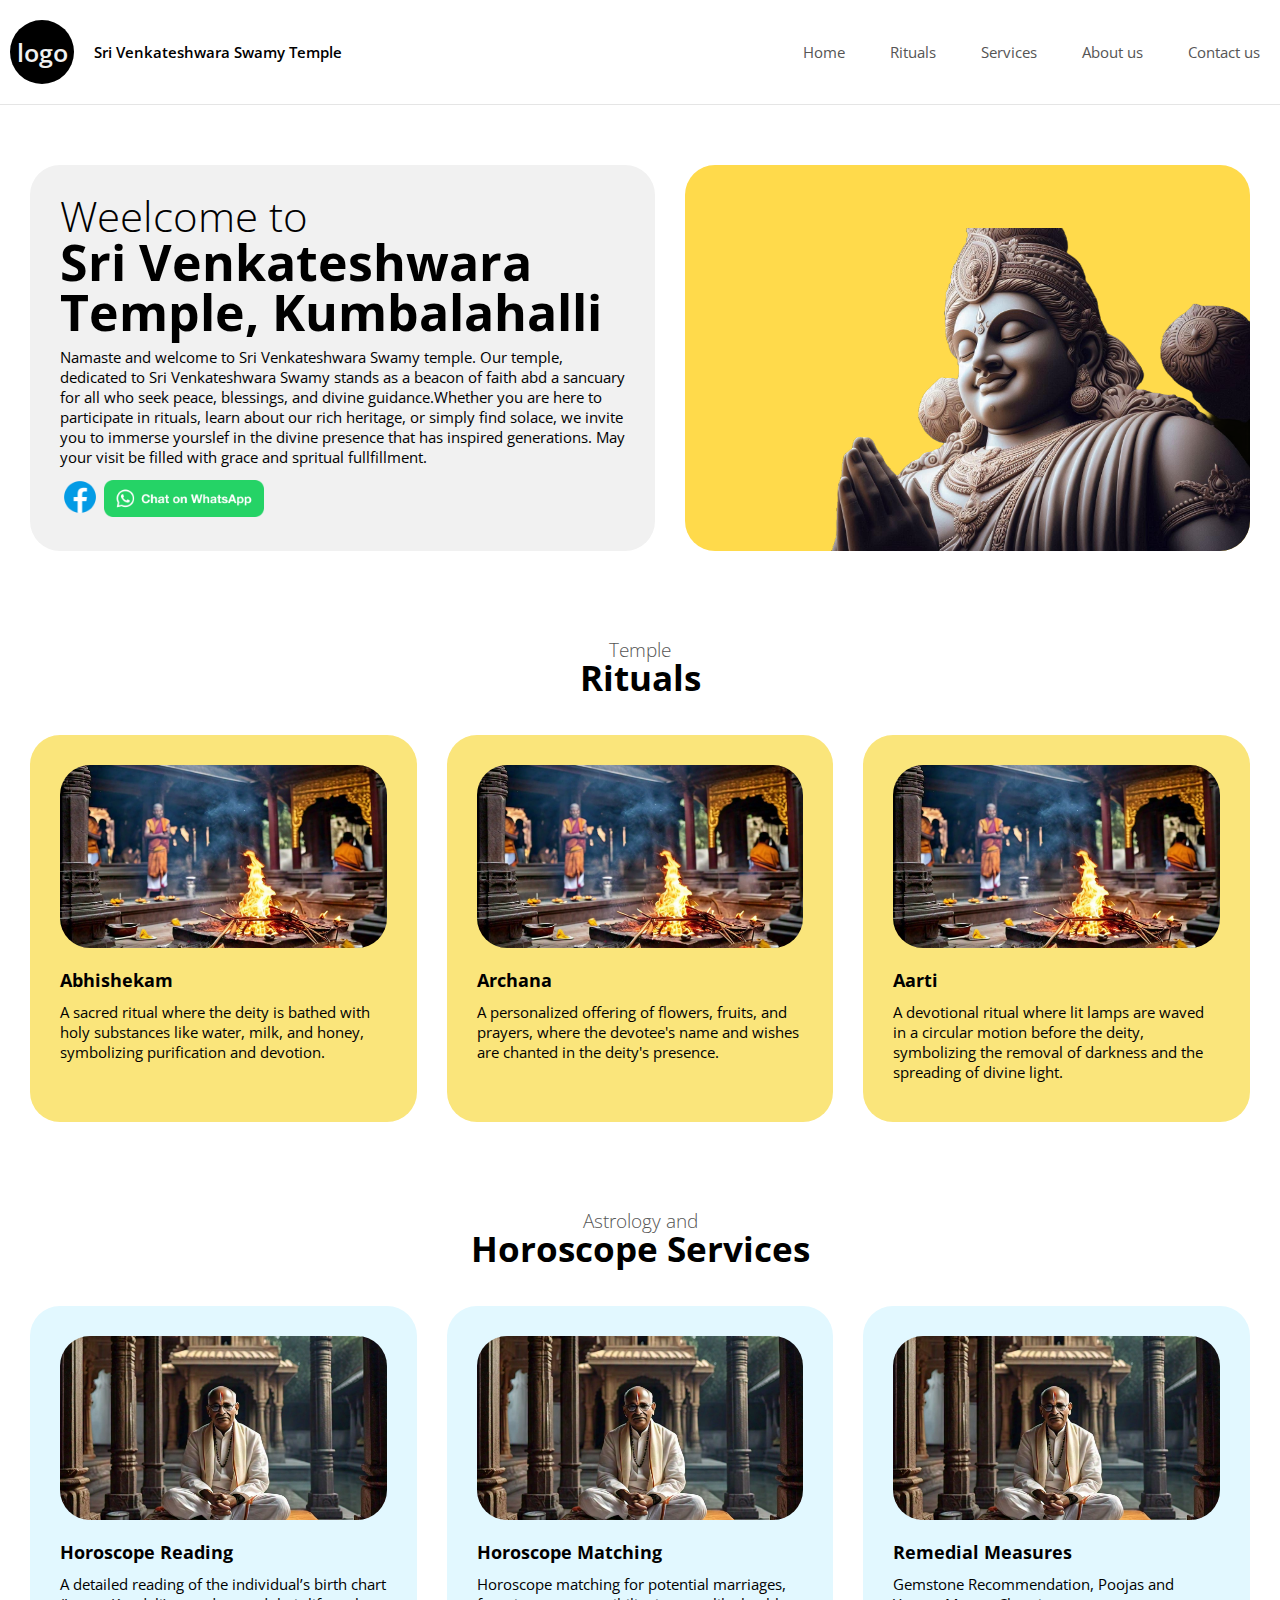
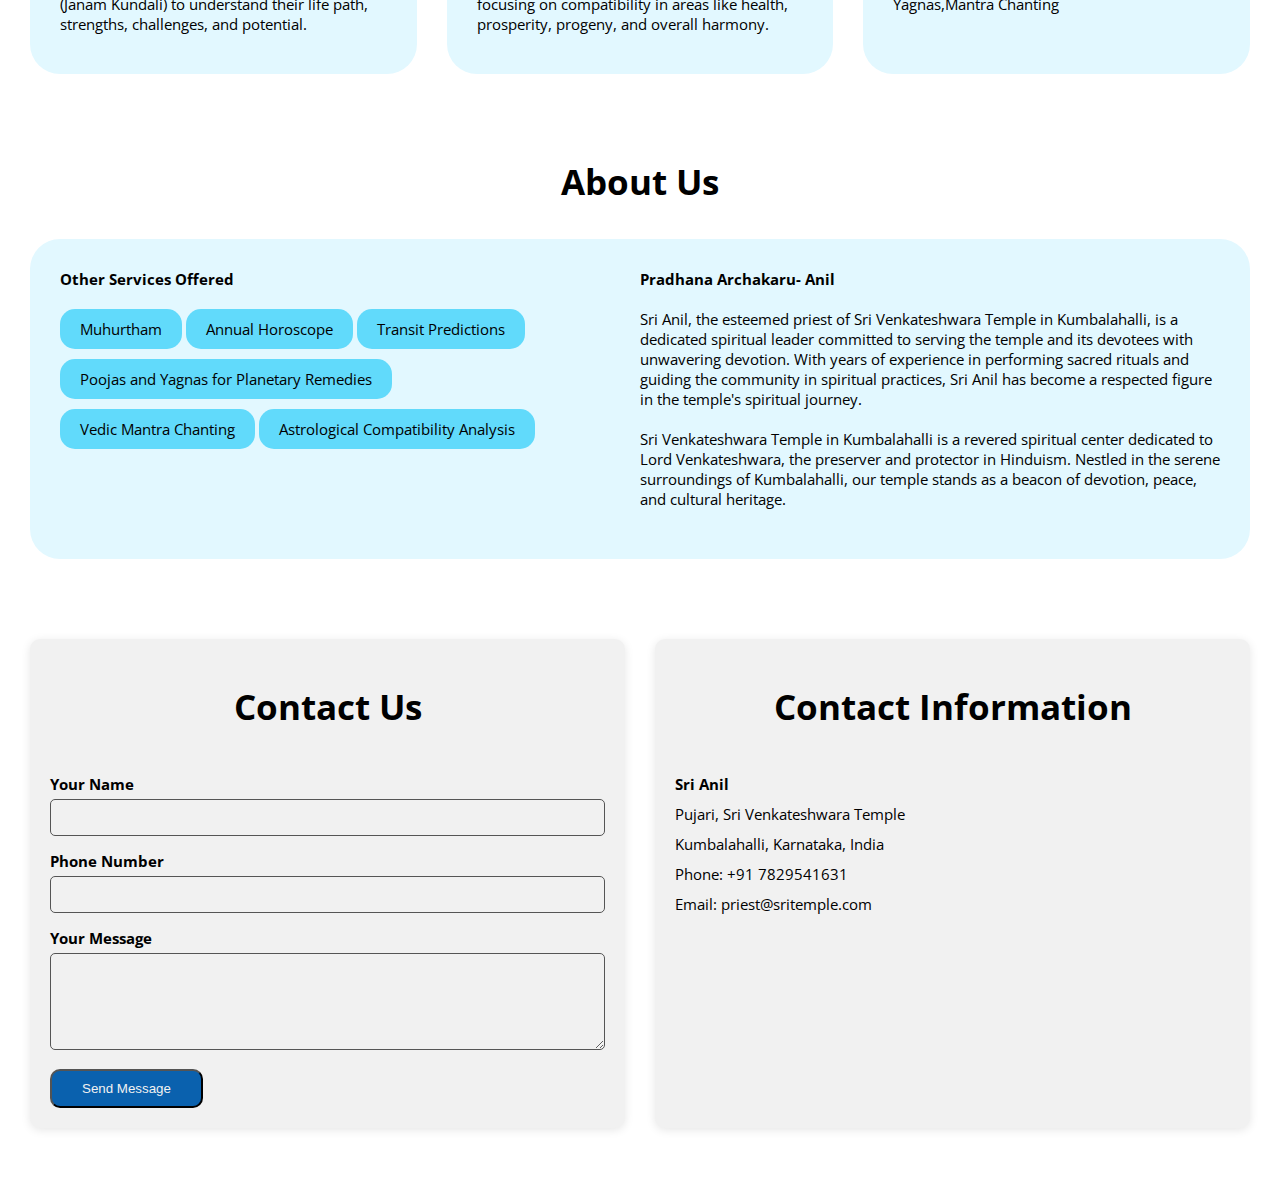
==== index.html @ 9df87c38 "Final Changes made" ====
<!DOCTYPE html>
<html lang="en">
<head>
    <meta charset="UTF-8">
    <meta name="viewport" content="width=device-width, initial-scale=1.0">
    <title>Temple Kumalahalli</title>
    <link rel="preconnect" href="https://fonts.googleapis.com">
    <link rel="preconnect" href="https://fonts.gstatic.com" crossorigin>
    <link href="https://fonts.googleapis.com/css2?family=Open+Sans:ital,wght@0,300..800;1,300..800&display=swap" rel="stylesheet">
    <link rel="stylesheet" href="./styles.css">
    <script src="./scripts.js"></script>
    <link rel="icon" type="image/jpg" href="./images/image.png">
</head>
<body>
    <header>
        <a href="#" class="logo-holder">
            <div class="logo">logo</div>
            <div class="logo-text">Sri Venkateshwara Swamy Temple</div>
        </a>
        <nav>
            <ul id="menu">
                <li>
                    <a href="#">Home</a>
                </li>
                <li>
                    <a href="#rituals">Rituals</a>
                </li>
                <li>
                    <a href="#services-offered">Services</a>
                </li>
                <li>
                    <a href="#about">About us</a>
                </li>
                <li>
                    <a href="#contact-us">Contact us</a>
                </li>
            </ul>
            <a href="#" class="mobile-toggle"
            onclick="toggleMobileMenu();">
                <svg class="w-6 h-6 text-gray-800 dark:text-white" aria-hidden="true" xmlns="http://www.w3.org/2000/svg" width="24" height="24" fill="none" viewBox="0 0 24 24">
                    <path stroke="currentColor" stroke-linecap="round" stroke-width="2" d="M5 7h14M5 12h14M5 17h14"/>
                  </svg>
            </a>
        </nav>
    </header>

    
    <main>
        <section class="hero container" id = "home">
            <div class="hero-blue">
                <h1><small>Weelcome to</small>
                    Sri Venkateshwara Temple, Kumbalahalli
                </h1>
                <p>
                    Namaste and welcome to Sri Venkateshwara Swamy
                    temple. Our temple, 
                    dedicated to Sri Venkateshwara Swamy stands as a beacon
                    of faith abd  a sancuary for all who seek peace, blessings,
                    and divine guidance.<span>Whether you are here to participate in 
                    rituals, learn about our rich heritage, or simply find solace,
                    we invite you to immerse yourslef in the divine presence that has 
                    inspired generations. May your visit be filled with grace and 
                    spritual fullfillment.</span> 
                </p>
                <div class="social-links">
                    <a href="https:www.facebook.com" target="_blank" rel="noopener noreferrer">
                        <img src="./images/icons8-facebook-96.png"
                        alt="facebook" width="40px"/>
                    </a>
                    <a href="https://wa.me/917829541631" target="_blank" rel="noopener noreferrer">
                        <img src="./images/WhatsAppButtonGreenLarge.png"
                        alt="whatsapp" width="160px"/>
                    </a>
                </div>
            </div>
            <div class="hero-yellow">
                <img src="./images/venkateshwara_without_bg.png"
                alt="venkateshwara_without_bg" width="100%"/>
            </div>
        </section>
        <section class="temple-rituals container" id="rituals">
            <h2><small>Temple</small>
                Rituals
            </h2>
            <div class="rituals">
                <article>
                    <figure>
                        <div>
                            <img src="./images/temple_rituals.jpg" 
                            alt="Abhishekam 1 -"
                            width="100%"/>
                            <figcaption>
                                Abhishekam
                            </figcaption>
                        </div>
                    </figure>
                    <h3>Abhishekam</h3>
                    <p>A sacred ritual where the deity is bathed with 
                        holy substances like water, milk, and honey, 
                        symbolizing purification and devotion.</p>
                </article>
                <article>
                    <figure>
                        <div>
                            <img src="./images/temple_rituals.jpg" 
                            alt="Archana 2 -"
                            width="100%"/>
                            <figcaption>
                                Archana
                            </figcaption>
                        </div>
                    </figure>
                    <h3>Archana</h3>
                    <p>A personalized offering of flowers, fruits, and prayers, 
                        where the devotee's name and wishes are 
                        chanted in the deity's presence.</p>
                </article>
                <article>
                    <figure>
                        <div>
                            <img src="./images/temple_rituals.jpg" 
                            alt="Aarti 3 -"
                            width="100%"/>
                            <figcaption>
                                Arati
                            </figcaption>
                        </div>
                    </figure>
                    <h3>Aarti</h3>
                    <p>A devotional ritual where lit lamps are waved in a circular motion before the deity, 
                        symbolizing the removal of 
                        darkness and the spreading of divine light.</p>
                </article>
            </div>
        </section>
        <section class="services-offered container" id="services-offered">
            <h2><small>Astrology and</small>
                Horoscope Services
            </h2>
            <div class="Astrology">
                <article>
                    <figure>
                        <div>
                            <img src="./images/priest_astrology.jpg" 
                            alt="Horoscope Reading 1 -"
                            width="100%"/>
                            <figcaption>
                                Horoscope Reading
                            </figcaption>
                        </div>
                    </figure>
                    <h3>Horoscope Reading</h3>
                    <p>A detailed reading of the individual’s birth chart 
                        (Janam Kundali) to understand their 
                        life path, strengths, challenges, and potential.</p>
                </article>
                <article>
                    <figure>
                        <div>
                            <img src="../images/priest_astrology.jpg" 
                            alt="Horoscope Matching 1 -"
                            width="100%"/>
                            <figcaption>
                                Horoscope Matching
                            </figcaption>
                        </div>
                    </figure>
                    <h3>Horoscope Matching</h3>
                    <p>Horoscope matching for potential marriages, 
                        focusing on compatibility in areas
                        like health, prosperity, progeny, and overall harmony.</p>
                </article>
                <article>
                    <figure>
                        <div>
                            <img src="./images/priest_astrology.jpg" 
                            alt="Remedial Measures 1 -"
                            width="100%"/>
                            <figcaption>
                                Remedial Measures
                            </figcaption>
                        </div>
                    </figure>
                    <h3>Remedial Measures</h3>
                    <p>Gemstone Recommendation, Poojas and Yagnas,Mantra Chanting</p>
                </article>
        </section>
        <section class="about-us container" id="about">
            <h2>
                About Us
            </h2>
            <div class="holder-about">
                <div class="left-column">
                    <h4>Other Services Offered</h4>
                    <ul>
                        <li>Muhurtham</li>
                        <li>Annual Horoscope</li>
                        <li>Transit Predictions</li>
                        <li>Poojas and Yagnas for Planetary Remedies</li>
                        <li>Vedic Mantra Chanting</li>
                        <li>Astrological Compatibility Analysis</li>
                    </ul>
                </div>
                <div class="right-column">
                    <h4>Pradhana Archakaru- Anil</h4>
                    <p>
                        Sri Anil, the esteemed priest of Sri Venkateshwara Temple in Kumbalahalli, is a 
                        dedicated spiritual leader committed to 
                        serving the temple and its devotees with 
                        unwavering devotion. With years of experience in 
                        performing sacred rituals and guiding the community in 
                        spiritual practices, Sri Anil has become a 
                        respected figure in the temple's spiritual journey.
                    </p> 
                    <p>
                        Sri Venkateshwara Temple in Kumbalahalli is a revered 
                        spiritual center dedicated to Lord Venkateshwara, the preserver and protector in Hinduism. 
                        Nestled in the serene surroundings of Kumbalahalli, our temple stands as a beacon of devotion, peace, 
                        and cultural heritage.
                    </p>   
                </div>
            </div>  
        </section>
        <section class="contact-us container" id="contact-us">
            <div class="contact-form">
                <h2>Contact Us</h2>
                <form id="contactForm" action="https://formspree.io/f/mldrveae" method="post">
                    <div class="form-group">
                        <label for="name">Your Name</label>
                        <input type="text" id="name" name="name" 
                        pattern="[A-Za-z\s]{2,}" 
                        title="Name should be at least 2 characters long"required>
                    </div>
                    <div class="form-group">
                        <label for="phone">Phone Number</label>
                        <input type="tel" id="phone" name="phone" 
                        pattern="\d{10}" title="Phone number should be 10 digits long" required>
                    </div>
                    <div class="form-group">
                        <label for="message">Your Message</label>
                        <textarea id="message" name="message" rows="5" required></textarea>
                    </div>
                    <button type="submit" class="button">Send Message</button>
                </form>
            </div>
                      
            <div class="contact-info">
                <h2>Contact Information</h2>
                <p><strong>Sri Anil</strong></p>
                <p>Pujari, Sri Venkateshwara Temple</p>
                <p>Kumbalahalli, Karnataka, India</p>
                <p>Phone: +91 7829541631</p>
                <p>Email: priest@sritemple.com</p>
            </div>

            <div id="thankYouModal" style="display:none;">
                <p>Thank you! Your message has been sent successfully.</p>
                <button id="closeModal">Close</button>
            </div> 
        </section>
        <script src="./scripts.js"></script>
    </main>
</body>
</html>
---- styles.css ----
*,*::before, *::after{
    box-sizing: border-box;
    margin: 0;
    padding: 0;
}

:root{
    --base : #555;
    --base-100: #f1f1f1;
    --base-400: #555;
    --base-800: #000;
    --yellow: #ffda4b;
    --yellow-100: #fae57b;
    --yellow-400: #ffda4b;
    --yellow-800: #8b6f00;
    --blue: #0a61ae;
    --blue-100: #e2f8ff;
    --blue-400: #61dafb;
    --blue-800: #0a61ae;
}

body{
    font-family: "Open Sans", sans-serif;
    font-optical-sizing: auto;
    font-style: normal;
    font-size: 15px;
}

a{
    text-decoration: none;
    color: var(--blue);
    &:hover{
        text-decoration: underline;
    }
}


section {
    padding-top: 30px;
    margin-top: -100px;
}

header{
    position: sticky;
    top: 0;
    width: 100%;
    z-index: 1000;
    background-color: white;
    padding-top: 10px;
    padding-bottom: 10px;
    display: flex;
    justify-content: space-between;
    max-width: 1440px;
    margin: auto;
    border-bottom: 1px solid rgba(0,0,0,0.1);

    .logo-holder{
        display: flex;
        padding: 10px;
        align-items: center;
        font-weight: 600;
        color: var(--base-800);

        .logo{
            display: flex;
            align-items: center;
            justify-content: center;
            font-size: 25px;
            background-color: var(--base-800);
            color: var(--base-100);
            height: 64px;
            width: 64px;
            margin-right: 20px;
            border-radius: 50%;
        }
        .logo-text{
            flex: 1;


        }
    }

    nav{
        display: flex;
        align-items: center;
        ul{
            display: flex;
            list-style-type: none;
            gap:5px;
            li {
                display: inline-block;
                a {
                    display: inline-block;
                    padding: 10px 20px;
                    color: var(--base);
                    &:hover{
                        background-color: var(--base-100);
                        border-radius: 10px;
                        text-decoration: none;
                    }

                }
            }
        }
        .mobile-toggle{
            display: none;
            color: var(--base-800);
            padding: 10px;
            @media (max-width:768px){
                display: inline-block;
                position: absolute;
                top: 20px;
                right: 20px;
            }
        }
    }

    @media (max-width: 1024px){
        flex-direction: column;
        align-items: center;
    }

    @media (max-width: 768px){
        flex-direction: column;
        align-items: center;

        nav {
            margin-top: 10px;
            width: 100%;
            ul {
                display: none;
                flex-direction: column;
                text-align: center;
                width: 100%;
                a {
                    width: 100%;
                }
                &.active {
                    display: flex;
                }
            }
        }
    }

}

.container {
    max-width: 1440px;
    margin: auto;
    gap: 30px;
    margin-top: 30px;
    margin-bottom: 30px;

    @media (max-width:1440px){
        padding-left: 30px;
        padding-right: 30px;
    }
}

.button {
    display: inline-block;
    padding: 10px 30px;
    background-color: var(--blue);
    color: var(--base-100);
    border-radius: 10px;
    transition: ease 0.3s all;
    &:hover {
        text-decoration: none;
        background-color: var(--base-800);
    }
    &.white {
        background-color: white;
        color: var(--base-800);
        &:hover {
            background-color: var(--base-100);
            color: var(--blue);
        }
    }
    &.black {
        background-color: black;
        color: white;
        &:hover {
            background-color: var(--base);
            color: var(--base-100);
        }
    }

}

h1 {
    font-size: 50px;
    line-height: 1;
    margin-bottom: 10px;
    small {
        display: block;
        font-weight: 100;
    }

    @media (max-width:1024px){
        font-size: 48px;
    }
}


html {
    scroll-behavior: smooth;
}

.hero {
    display: flex;
    @media (max-width:1024px){
        flex-direction: column;
    }
    .hero-blue{
        flex: 1;
        background-color: var(--base-100);
        border-radius: 30px;
        padding: 30px;
        display: flex;
        flex-direction: column;
        justify-content: center;
        p {
            margin-bottom: 10px;
        }
        span {
            @media (max-width:768px) {
                display: none;
            }                
        }
        .call-to-action {
            margin-top: 20px;
            margin-bottom: 10px;
            a{
                margin-right: 10px;
                margin-bottom: 10px;
            }
        }
        .socal-links{
            a {
                &:hover{
                    text-decoration: none;
                }
            }
        }
    }
    .hero-yellow{
        flex: 1;
        background-color: #ffda4b;
        border-radius: 30px;
        padding: 0;
        display: flex;
        justify-content: center;
        align-items: flex-end;
        img{
            border-radius: 30px;
        }
        
    }
}


h2 {
    font-size: 35px;
    line-height: 1;
    margin-bottom: 10px;
    text-align: center;
    padding: 30px;
    small {
        display: block;
        font-weight: 100;
        font-size: 0.5cm;
        color:var(--base);
    }
    @media  (max-width:1024px) {
        font-size: 48px;
    }
}

.temple-rituals {
    .rituals {
        display: flex;
        gap: 30px;
        @media(max-width:1024px){
            flex-direction: column;
        }
        article {
            background-color: var(--yellow-100);
            padding:30px;
            border-radius: 30px;
            flex: 1;
            h3 {
                margin-top: 20px;
                margin-bottom: 10px;
            }
            p {
                margin-bottom: 10px;
            }
            figure {
                width: 100%;
                padding-top: 56.25%;
                overflow: hidden;
                position: relative;
                border-radius: 30px;
                img {
                    position: absolute;
                    border-radius: 20px;
                    top: 0;
                    left: 0;
                    height: 100%;
                    object-fit: cover;
                    transition: ease 2s all;
                }
                figcaption {
                    position:absolute;
                    bottom: 0;
                    left: 0;
                    right: 0;
                    background-color: rgba(0,0,0,0.5);
                    color: var(--base-100);
                    padding: 10px;
                    opacity: 0;
                    visibility: hidden;
                    transition: ease 0.3s all;
                }

                &:hover {
                    figcaption {
                        opacity: 1;
                        visibility: visible;
                    }
                    img {
                        transform: scale(1.2);
                        border-radius: 30px;
                    }
                }
            }
        }
    }
}

.services-offered {
    .Astrology {
        display: flex;
        gap: 30px;
        @media(max-width:1024px){
            flex-direction: column;
        }
        article {
            background-color: var(--blue-100);
            padding:30px;
            border-radius: 30px;
            flex: 1;
            h3 {
                margin-top: 20px;
                margin-bottom: 10px;
            }
            p {
                margin-bottom: 10px;
            }
            figure {
                width: 100%;
                padding-top: 56.25%;
                overflow: hidden;
                position: relative;
                border-radius: 30px;
                img {
                    position: absolute;
                    border-radius: 20px;
                    top: 0;
                    left: 0;
                    height: 100%;
                    object-fit: cover;
                    transition: ease 2s all;
                }
                figcaption {
                    position:absolute;
                    bottom: 0;
                    left: 0;
                    right: 0;
                    background-color: rgba(0,0,0,0.5);
                    color: var(--base-100);
                    padding: 10px;
                    opacity: 0;
                    visibility: hidden;
                    transition: ease 0.3s all;
                }

                &:hover {
                    figcaption {
                        opacity: 1;
                        visibility: visible;
                    }
                    img {
                        transform: scale(1.2);
                    }
                }
            }
        }
    }
}

.about-us {
    .holder-about {
        background-color: var(--blue-100);
        border-radius: 30px;
        padding: 30px;
        display: flex;
        @media (max-width:1024px){
            flex-direction: column;
        }
        .left-column {
            margin-bottom: 10px;
            flex: 1;
            
            h4 {
                margin-bottom: 20px;
            }
            ul {
                list-style: none;
                gap: 10px;
                margin-right: 100px;
                li {
                    display: inline-block;
                    background-color: var(--blue-400);
                    padding: 10px 20px;
                    border-radius: 15px;
                    margin-bottom: 10px;
                }
            }
        }
        .right-column {
            flex: 1;
            h4 {
                margin-bottom: 20px;
            }
            p{
                margin-bottom: 20px;
            }
        }
    }
    
}

.contact-us {
    display: flex;
    justify-content: space-between;
    gap: 30px;
    margin-top: 50px;
    margin-bottom: 50px;
}

.contact-form, .contact-info {
    flex: 1;
    padding: 20px;
    background-color: var(--base-100);
    border-radius: 10px;
    box-shadow: 0 2px 10px rgba(0, 0, 0, 0.1);
}

.contact-form h2, .contact-info h2 {
    margin-bottom: 20px;
    color: var(--base-800);
}

.form-group {
    margin-bottom: 15px;
}

.form-group label {
    display: block;
    margin-bottom: 5px;
    font-weight: bold;
    color: var(--base-800);
}

.form-group input, .form-group textarea {
    width: 100%;
    padding: 10px;
    border: 1px solid var(--base-400);
    border-radius: 5px;
    background-color: var(--base-100);
    color: var(--base-800);
}


.button:hover {
    background-color: var(--base-800);
}

.contact-info p {
    margin-bottom: 10px;
    color: var(--base-800);
}

@media (max-width: 768px) {
    .contact-us {
        flex-direction: column;
    }
}

#thankYouModal {
    position: fixed;
    top: 50%;
    left: 50%;
    transform: translate(-50%, -50%);
    background-color: white;
    padding: 20px;
    box-shadow: 0 5px 15px rgba(0, 0, 0, 0.3);
    border-radius: 8px;
    text-align: center;
    z-index: 1000;
}

#thankYouModal p {
    margin-bottom: 20px;
    font-size: 18px;
    color: #333;
}

#closeModal {
    background-color: #007BFF;
    color: white;
    padding: 10px 20px;
    border: none;
    border-radius: 5px;
    cursor: pointer;
}

#closeModal:hover {
    background-color: #0056b3;
}
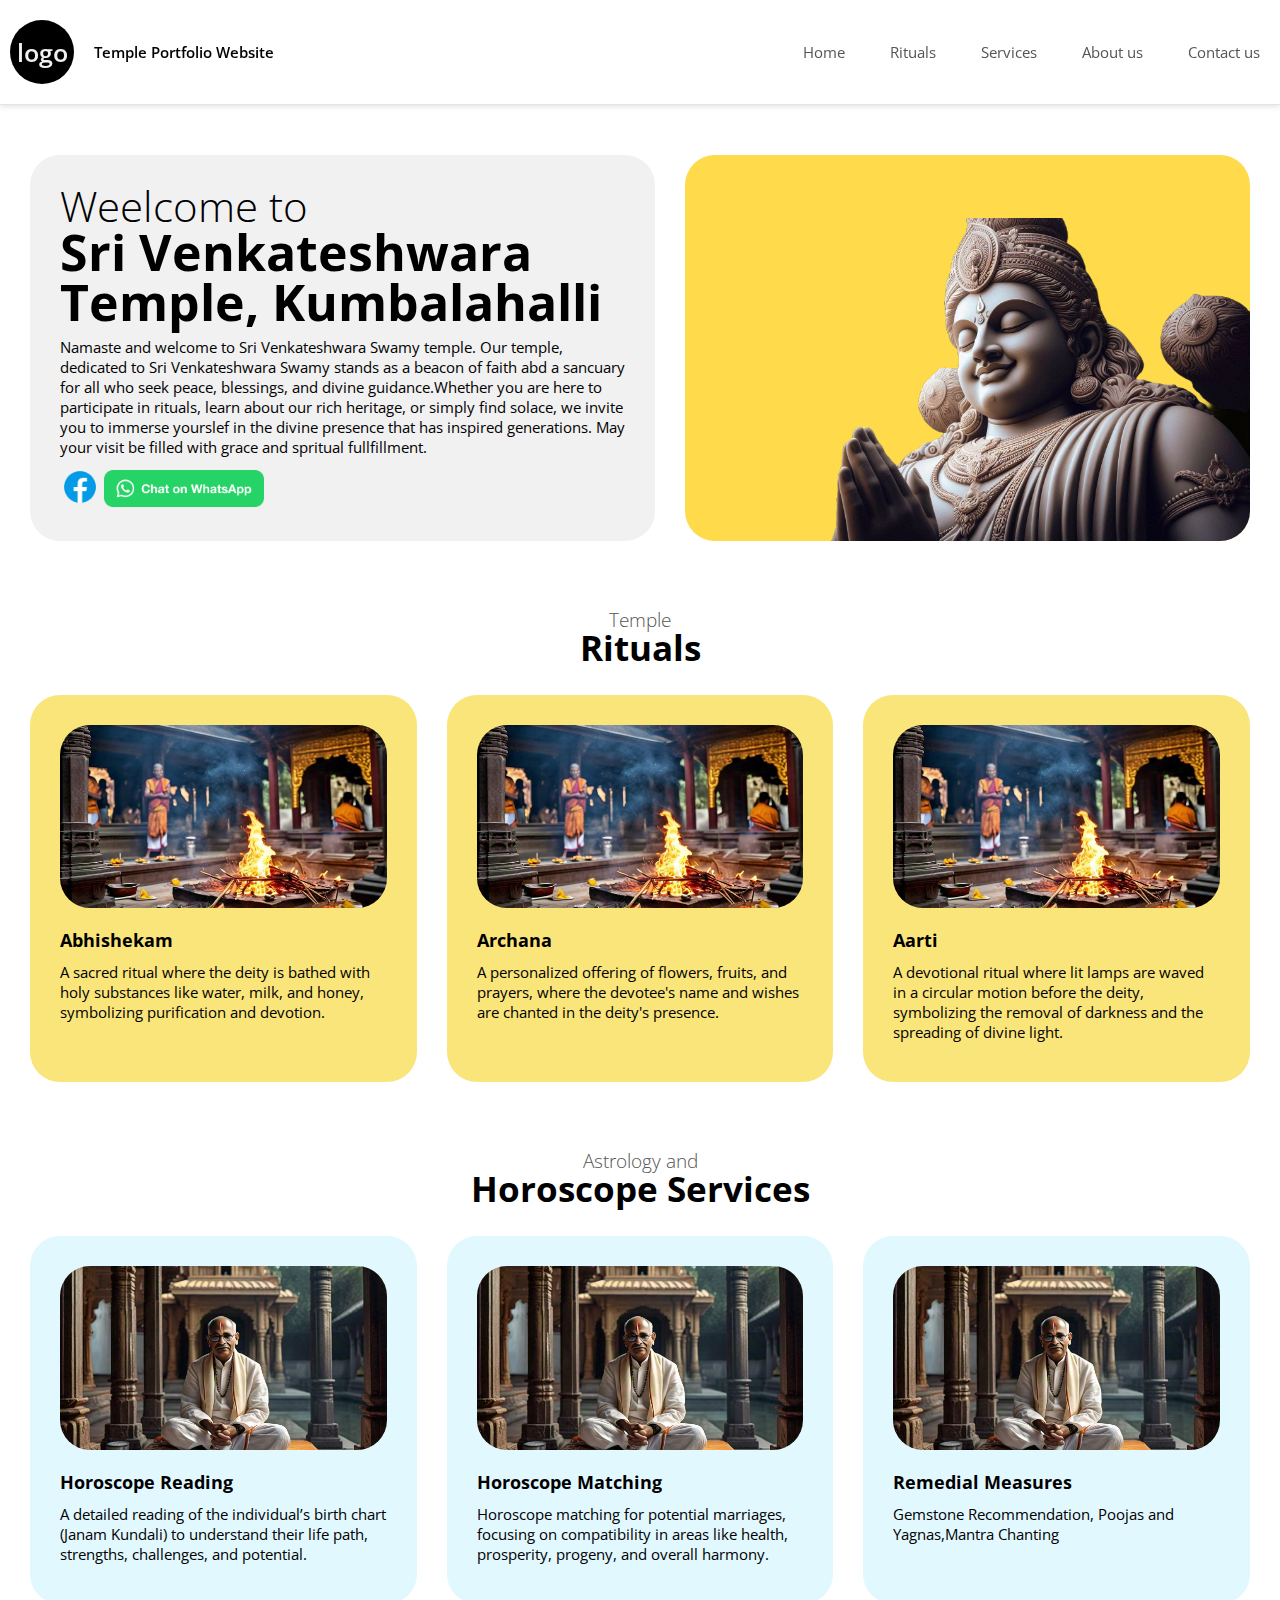
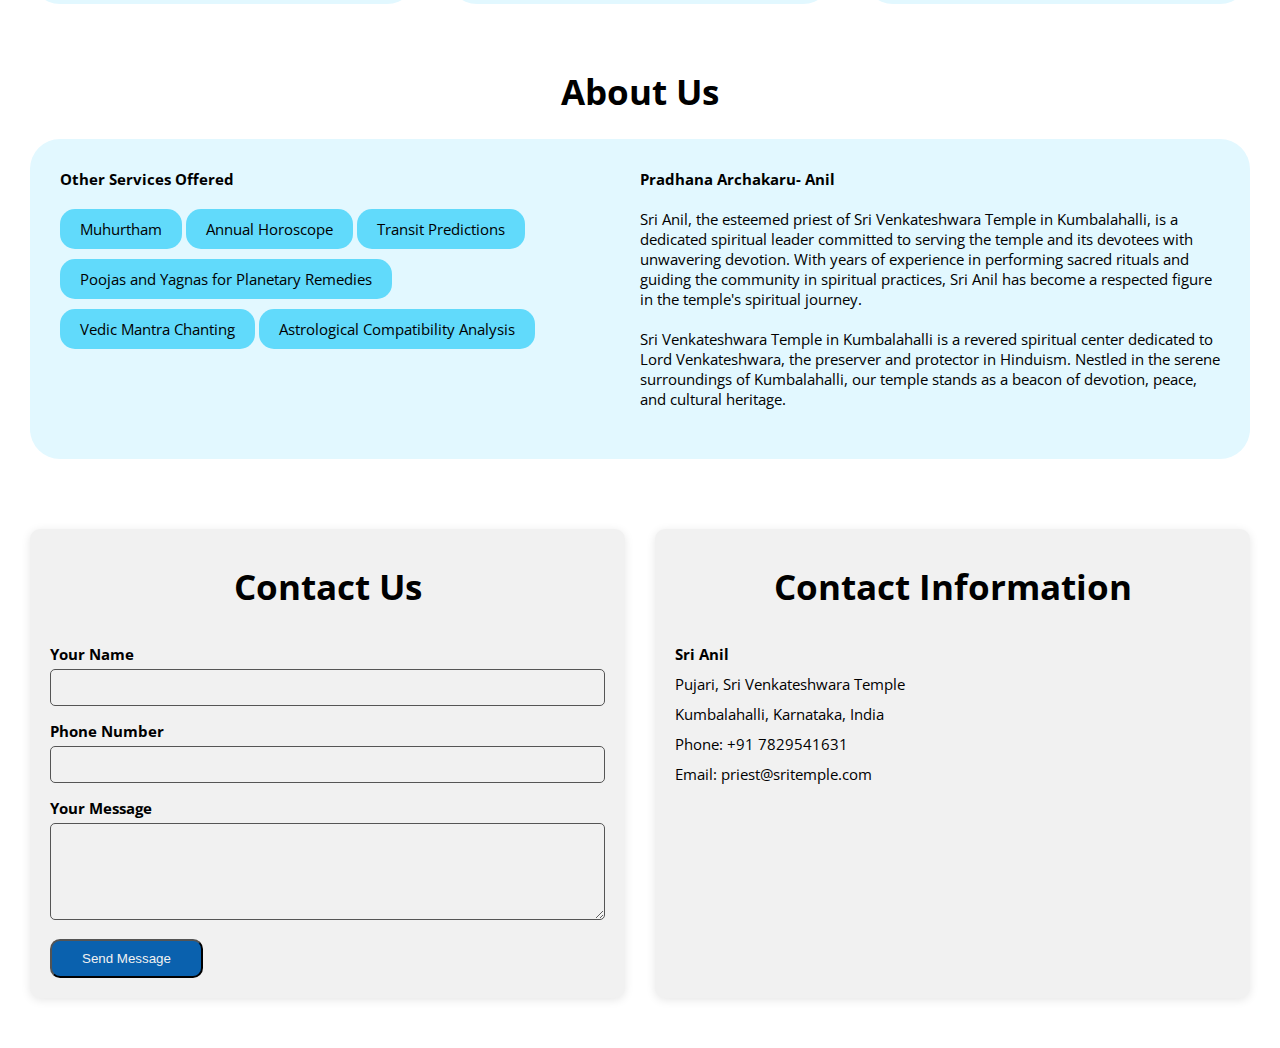
==== commit f36656eb: "All changes done to the file" ====
--- a/index.html
+++ b/index.html
@@ -15,7 +15,7 @@
     <header>
         <a href="#" class="logo-holder">
             <div class="logo">logo</div>
-            <div class="logo-text">Sri Venkateshwara Swamy Temple</div>
+            <div class="logo-text">Temple Portfolio Website</div>
         </a>
         <nav>
             <ul id="menu">
@@ -35,8 +35,8 @@
                     <a href="#contact-us">Contact us</a>
                 </li>
             </ul>
-            <a href="#" class="mobile-toggle"
-            onclick="toggleMobileMenu();">
+            <a href="javascript:void(0);" class="mobile-toggle"
+            onclick="toggleMobileMenu()">
                 <svg class="w-6 h-6 text-gray-800 dark:text-white" aria-hidden="true" xmlns="http://www.w3.org/2000/svg" width="24" height="24" fill="none" viewBox="0 0 24 24">
                     <path stroke="currentColor" stroke-linecap="round" stroke-width="2" d="M5 7h14M5 12h14M5 17h14"/>
                   </svg>
--- a/styles.css
+++ b/styles.css
@@ -34,17 +34,12 @@
     }
 }
 
-
-section {
-    padding-top: 30px;
-    margin-top: -100px;
-}
-
 header{
     position: sticky;
     top: 0;
     width: 100%;
     z-index: 1000;
+    box-shadow: 0 2px 5px rgba(0, 0, 0, 0.1);
     background-color: white;
     padding-top: 10px;
     padding-bottom: 10px;
@@ -75,7 +70,6 @@
         }
         .logo-text{
             flex: 1;
-
 
         }
     }
@@ -115,10 +109,10 @@
         }
     }
 
-    @media (max-width: 1024px){
-        flex-direction: column;
-        align-items: center;
-    }
+    @media (max-width: 1024px) {
+		flex-direction:column;
+		align-items:center;
+	}
 
     @media (max-width: 768px){
         flex-direction: column;
@@ -134,6 +128,7 @@
                 width: 100%;
                 a {
                     width: 100%;
+                    padding: 10px 0;
                 }
                 &.active {
                     display: flex;
@@ -141,6 +136,21 @@
             }
         }
     }
+
+}
+
+section {
+    padding-top: 20px;
+	max-width:1440px;
+	margin:auto;
+	gap:30px;
+	margin-top:30px;
+	margin-bottom:30px;
+
+	@media (max-width:1440px){
+		padding-left:30px;
+		padding-right:30px;
+	}
 
 }
 
@@ -196,8 +206,8 @@
         font-weight: 100;
     }
 
-    @media (max-width:1024px){
-        font-size: 48px;
+    @media (max-width:768px){
+        font-size: 2rem;
     }
 }
 
@@ -208,7 +218,7 @@
 
 .hero {
     display: flex;
-    @media (max-width:1024px){
+    @media (max-width:768px){
         flex-direction: column;
     }
     .hero-blue{
@@ -264,15 +274,15 @@
     line-height: 1;
     margin-bottom: 10px;
     text-align: center;
-    padding: 30px;
+    padding: 20px;
     small {
         display: block;
         font-weight: 100;
         font-size: 0.5cm;
         color:var(--base);
     }
-    @media  (max-width:1024px) {
-        font-size: 48px;
+    @media  (max-width:768px) {
+        font-size: 2rem;
     }
 }
 
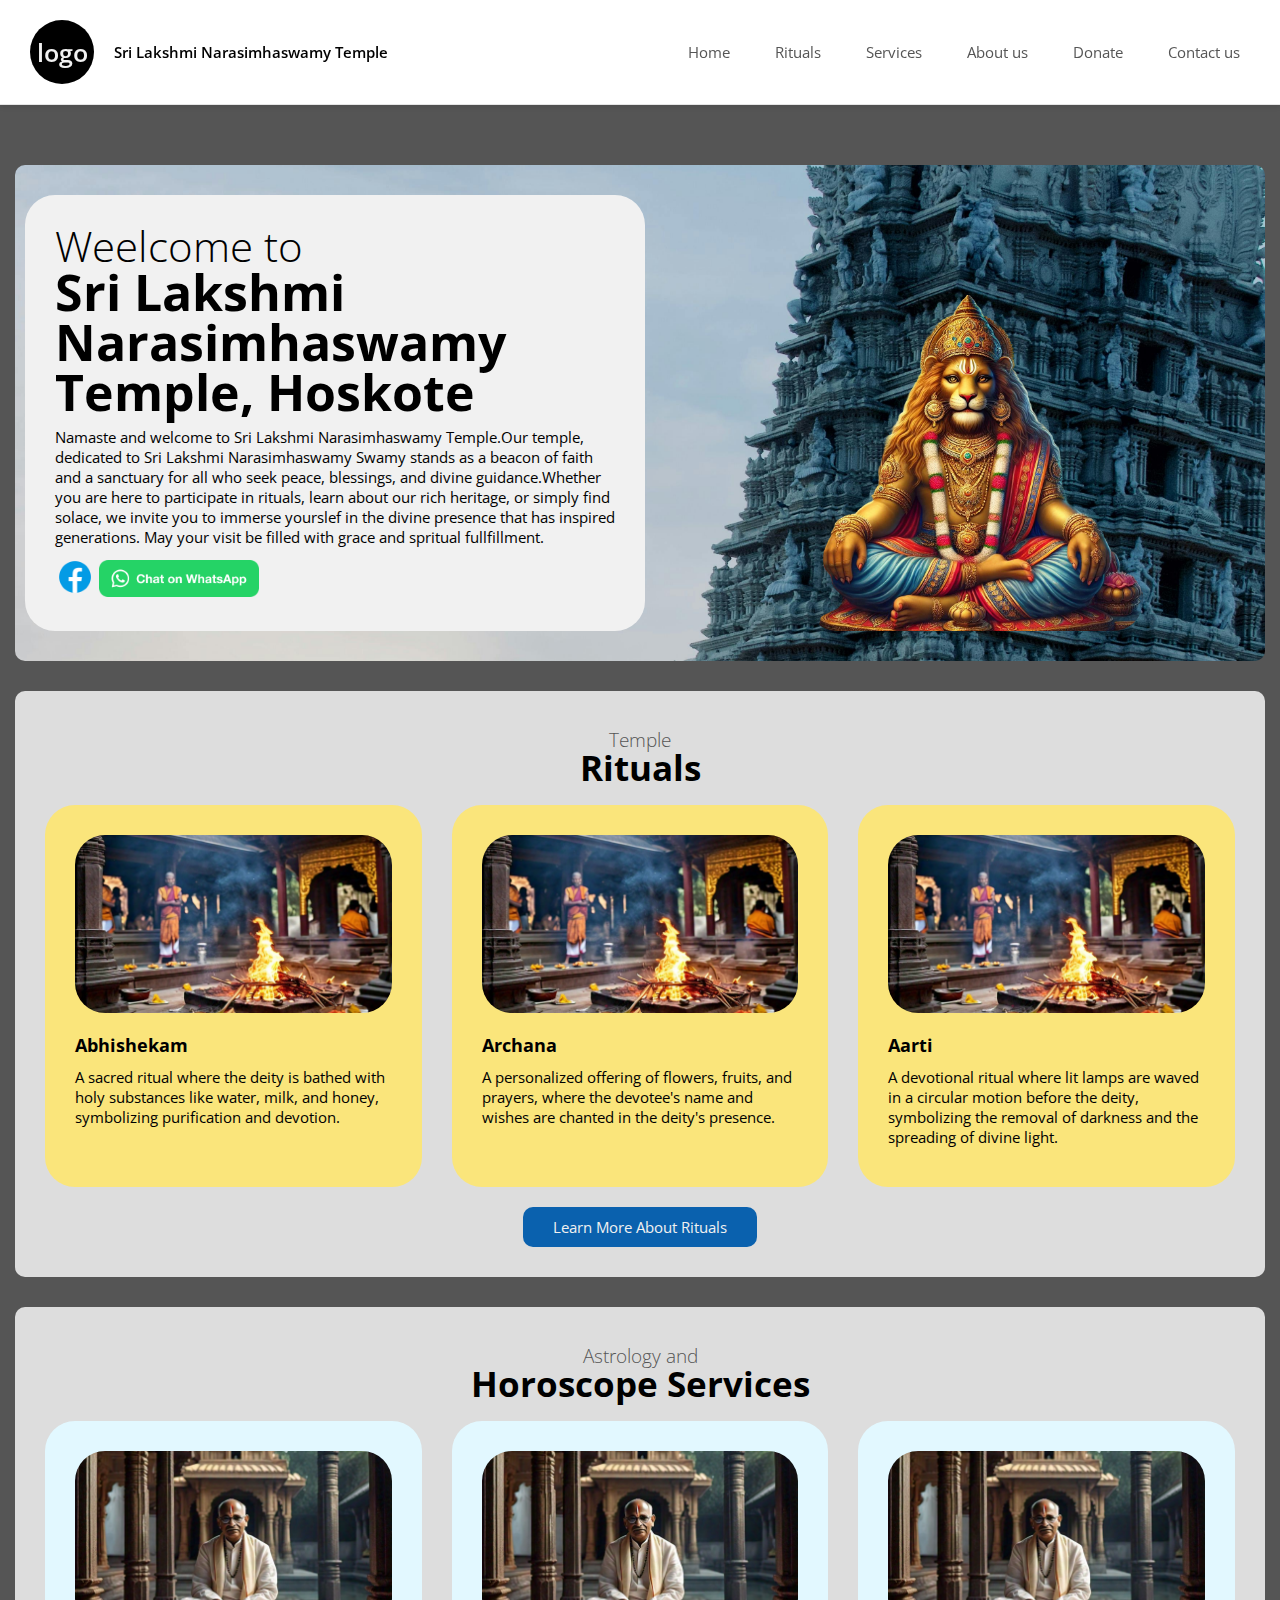
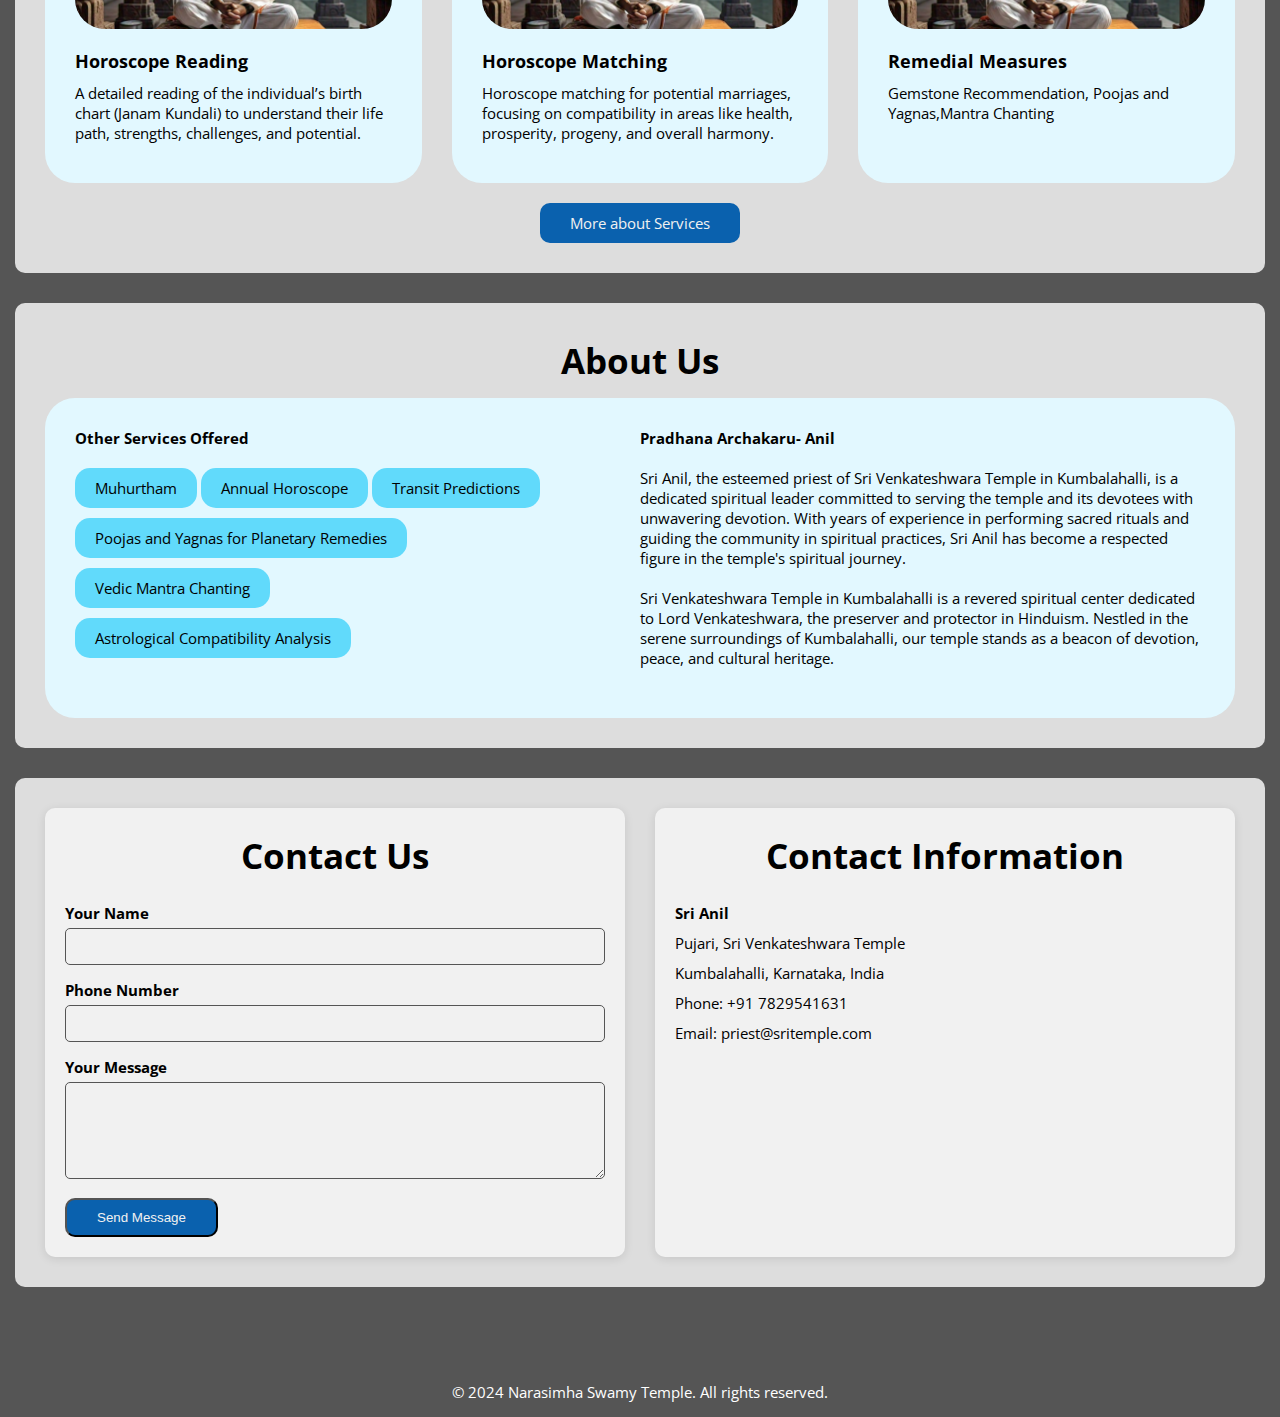
==== commit 6325dedb: "made drastic changes to the code, added temple_rituals, donate and services_offered to the code base" ====
--- a/index.html
+++ b/index.html
@@ -3,7 +3,7 @@
 <head>
     <meta charset="UTF-8">
     <meta name="viewport" content="width=device-width, initial-scale=1.0">
-    <title>Temple Kumalahalli</title>
+    <title>Narasimha Swamy Temple</title>
     <link rel="preconnect" href="https://fonts.googleapis.com">
     <link rel="preconnect" href="https://fonts.gstatic.com" crossorigin>
     <link href="https://fonts.googleapis.com/css2?family=Open+Sans:ital,wght@0,300..800;1,300..800&display=swap" rel="stylesheet">
@@ -15,7 +15,7 @@
     <header>
         <a href="#" class="logo-holder">
             <div class="logo">logo</div>
-            <div class="logo-text">Temple Portfolio Website</div>
+            <div class="logo-text">Sri Lakshmi Narasimhaswamy Temple</div>
         </a>
         <nav>
             <ul id="menu">
@@ -32,8 +32,12 @@
                     <a href="#about">About us</a>
                 </li>
                 <li>
+                    <a href="/donate.html">Donate</a>
+                </li>
+                <li>
                     <a href="#contact-us">Contact us</a>
                 </li>
+                
             </ul>
             <a href="javascript:void(0);" class="mobile-toggle"
             onclick="toggleMobileMenu()">
@@ -49,13 +53,12 @@
         <section class="hero container" id = "home">
             <div class="hero-blue">
                 <h1><small>Weelcome to</small>
-                    Sri Venkateshwara Temple, Kumbalahalli
+                    Sri Lakshmi Narasimhaswamy Temple, Hoskote
                 </h1>
                 <p>
-                    Namaste and welcome to Sri Venkateshwara Swamy
-                    temple. Our temple, 
-                    dedicated to Sri Venkateshwara Swamy stands as a beacon
-                    of faith abd  a sancuary for all who seek peace, blessings,
+                    Namaste and welcome to Sri Lakshmi Narasimhaswamy Temple.Our temple, 
+                    dedicated to Sri Lakshmi Narasimhaswamy Swamy stands as a beacon
+                    of faith and  a sanctuary for all who seek peace, blessings,
                     and divine guidance.<span>Whether you are here to participate in 
                     rituals, learn about our rich heritage, or simply find solace,
                     we invite you to immerse yourslef in the divine presence that has 
@@ -74,7 +77,7 @@
                 </div>
             </div>
             <div class="hero-yellow">
-                <img src="./images/venkateshwara_without_bg.png"
+                <img src="./images/narasimha_swamy_AI-2.png"
                 alt="venkateshwara_without_bg" width="100%"/>
             </div>
         </section>
@@ -132,6 +135,9 @@
                         darkness and the spreading of divine light.</p>
                 </article>
             </div>
+            <div class="temple-rituals-button">
+                <a href="./temple_rituals.html" class="t_r_btn">Learn More About Rituals</a>
+            </div>
         </section>
         <section class="services-offered container" id="services-offered">
             <h2><small>Astrology and</small>
@@ -157,7 +163,7 @@
                 <article>
                     <figure>
                         <div>
-                            <img src="../images/priest_astrology.jpg" 
+                            <img src="./images/priest_astrology.jpg" 
                             alt="Horoscope Matching 1 -"
                             width="100%"/>
                             <figcaption>
@@ -184,6 +190,10 @@
                     <h3>Remedial Measures</h3>
                     <p>Gemstone Recommendation, Poojas and Yagnas,Mantra Chanting</p>
                 </article>
+            </div>
+            <div class="services-offered-button">
+                <a href="./services_offered.html" class="s_r_btn">More about Services</a>
+            </div>
         </section>
         <section class="about-us container" id="about">
             <h2>
@@ -260,5 +270,9 @@
         </section>
         <script src="./scripts.js"></script>
     </main>
+    
+    <footer>
+        <p>&copy; 2024 Narasimha Swamy Temple. All rights reserved.</p>
+    </footer>
 </body>
 </html>--- a/styles.css
+++ b/styles.css
@@ -34,8 +34,9 @@
     }
 }
 
-header{
+header {
     position: sticky;
+    padding: 10px 20px;
     top: 0;
     width: 100%;
     z-index: 1000;
@@ -216,14 +217,43 @@
     scroll-behavior: smooth;
 }
 
+main {
+    position: relative;
+    padding: 2em 1em;
+    color: var(--base-800);
+}
+
+main::before {
+    content: '';
+    position: absolute;
+    top: 0;
+    left: 0;
+    width: 100%;
+    height: 100%;
+    background: var(--base-400); /* Adjust opacity for fading effect */
+    z-index: 1;
+}
+
+
 .hero {
     display: flex;
+    border-radius: 10px;
+    position: relative;
+    background: url('./images/pexels-mayur-rawte-1583244.jpg') no-repeat center center;
+    background-size: cover;
+    color: var(--base-800);
+    padding: 2em 0;
+    z-index: 2;
     @media (max-width:768px){
         flex-direction: column;
+        padding: 1.5em 0;
+        
     }
     .hero-blue{
         flex: 1;
         background-color: var(--base-100);
+        margin-left: 10px;
+        margin-right: 10px;
         border-radius: 30px;
         padding: 30px;
         display: flex;
@@ -255,26 +285,27 @@
     }
     .hero-yellow{
         flex: 1;
-        background-color: #ffda4b;
         border-radius: 30px;
+        margin-left: 10px;
+        margin-right: 10px;
         padding: 0;
         display: flex;
         justify-content: center;
         align-items: flex-end;
         img{
             border-radius: 30px;
+            max-width: 60%;
         }
         
     }
 }
-
 
 h2 {
     font-size: 35px;
     line-height: 1;
     margin-bottom: 10px;
     text-align: center;
-    padding: 20px;
+    padding: 10px;
     small {
         display: block;
         font-weight: 100;
@@ -287,6 +318,12 @@
 }
 
 .temple-rituals {
+    position: relative;
+    z-index: 2;
+    background: rgba(255, 255, 255, 0.8); /* Slightly transparent background */
+    padding: 2em;
+    border-radius: 10px;
+    margin-top: 2em;
     .rituals {
         display: flex;
         gap: 30px;
@@ -349,6 +386,12 @@
 }
 
 .services-offered {
+    position: relative;
+    z-index: 2;
+    background: rgba(255, 255, 255, 0.8); /* Slightly transparent background */
+    padding: 2em;
+    border-radius: 10px;
+    margin-top: 2em;
     .Astrology {
         display: flex;
         gap: 30px;
@@ -410,6 +453,12 @@
 }
 
 .about-us {
+    position: relative;
+    z-index: 2;
+    background: rgba(255, 255, 255, 0.8); /* Slightly transparent background */
+    padding: 2em;
+    border-radius: 10px;
+    margin-top: 2em;
     .holder-about {
         background-color: var(--blue-100);
         border-radius: 30px;
@@ -452,11 +501,17 @@
 }
 
 .contact-us {
+    position: relative;
+    z-index: 2;
     display: flex;
     justify-content: space-between;
     gap: 30px;
     margin-top: 50px;
     margin-bottom: 50px;
+    background: rgba(255, 255, 255, 0.8); /* Slightly transparent background */
+    padding: 2em;
+    border-radius: 10px;
+    margin-top: 2em;
 }
 
 .contact-form, .contact-info {
@@ -540,11 +595,86 @@
     background-color: #0056b3;
 }
 
-
-
-
-
-
-
-
-
+.temple-rituals-button{
+    margin-top: 20px;
+    text-align: center;
+}
+.t_r_btn {
+    display: inline-block;
+    padding: 10px 30px;
+    background-color: var(--blue);
+    color: var(--base-100);
+    border-radius: 10px;
+    transition: ease 0.3s all;
+    &:hover {
+        text-decoration: none;
+        background-color: var(--base-800);
+    }
+    &.white {
+        background-color: white;
+        color: var(--base-800);
+        &:hover {
+            background-color: var(--base-100);
+            color: var(--blue);
+        }
+    }
+    &.black {
+        background-color: black;
+        color: white;
+        &:hover {
+            background-color: var(--base);
+            color: var(--base-100);
+        }
+    }
+}
+
+.services-offered-button {
+    margin-top: 20px;
+    text-align: center;
+}
+.s_r_btn {
+    display: inline-block;
+    padding: 10px 30px;
+    background-color: var(--blue);
+    color: var(--base-100);
+    border-radius: 10px;
+    transition: ease 0.3s all;
+    &:hover {
+        text-decoration: none;
+        background-color: var(--base-800);
+    }
+    &.white {
+        background-color: white;
+        color: var(--base-800);
+        &:hover {
+            background-color: var(--base-100);
+            color: var(--blue);
+        }
+    }
+    &.black {
+        background-color: black;
+        color: white;
+        &:hover {
+            background-color: var(--base);
+            color: var(--base-100);
+        }
+    }
+}
+
+footer {
+    background-color: var(--base-400);
+    color: white;
+    text-align: center;
+    padding: 1em;
+    position: relative;
+    bottom: 0;
+    width: 100%;
+}
+
+
+
+
+
+
+
+
